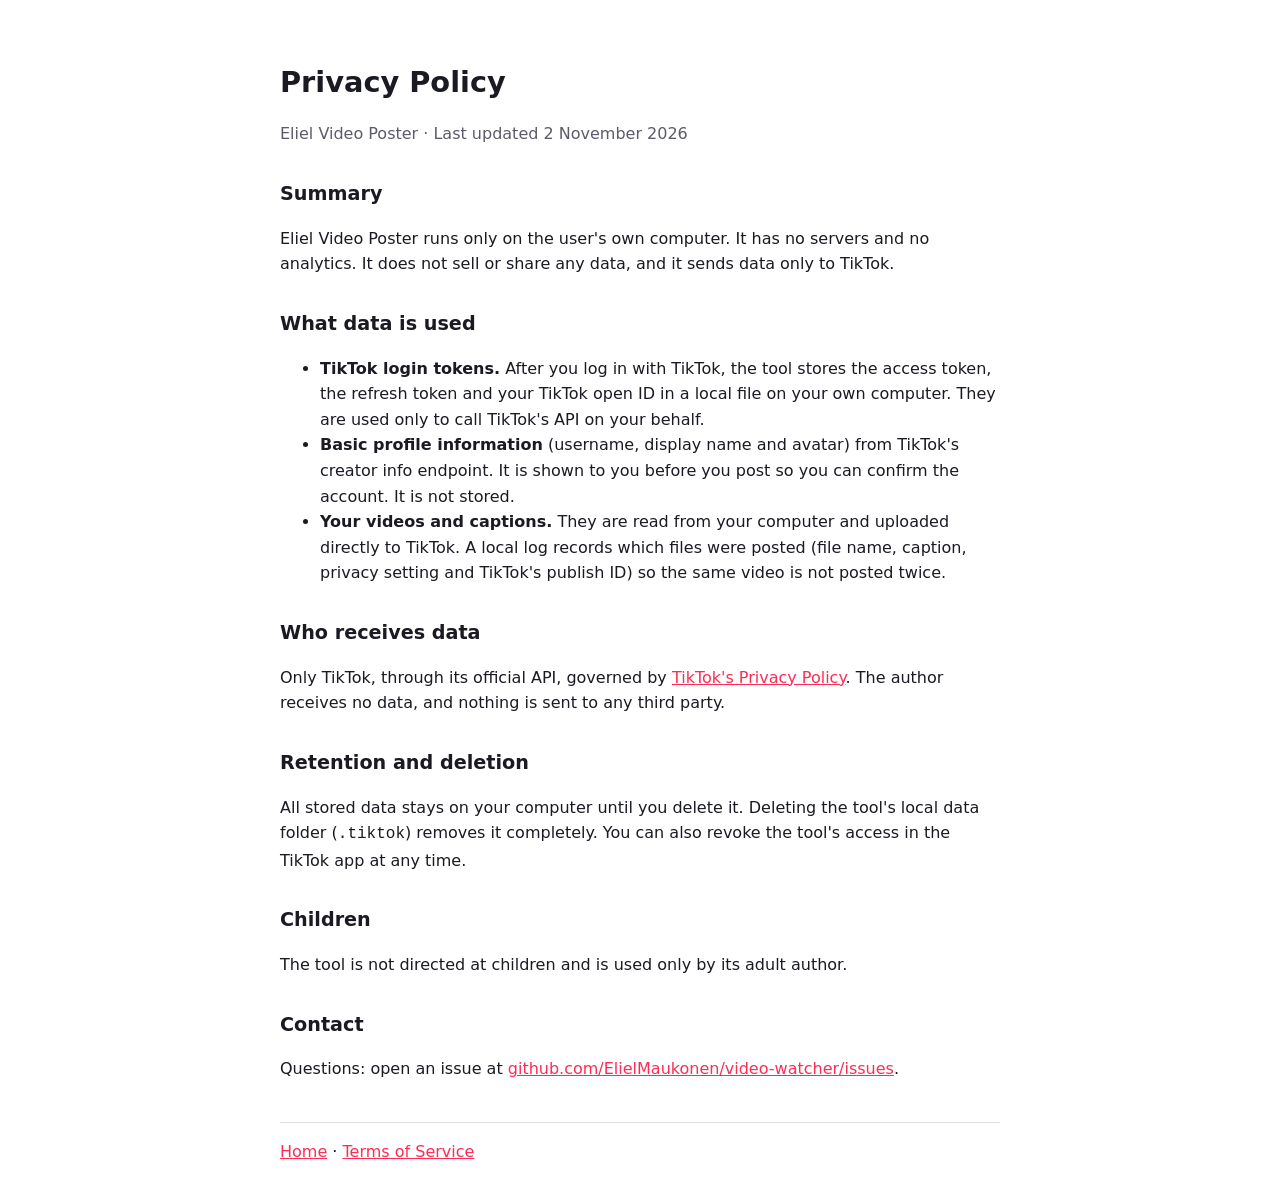
==== docs/privacy.html @ 3d8ff007 "Add GitHub Pages site with Terms of Service and Privacy Policy TikTok's app form requires verified T" ====
<!doctype html>
<html lang="en"><head><meta charset="utf-8"><meta name="viewport" content="width=device-width,initial-scale=1">
<title>Privacy Policy</title><link rel="stylesheet" href="style.css"></head>
<body><main>
<h1>Privacy Policy</h1>
<p class="muted">Eliel Video Poster · Last updated 2 November 2026</p>
<h2>Summary</h2>
<p>Eliel Video Poster runs only on the user's own computer. It has no servers and no analytics. It does not sell or
share any data, and it sends data only to TikTok.</p>
<h2>What data is used</h2>
<ul>
<li><strong>TikTok login tokens.</strong> After you log in with TikTok, the tool stores the access token, the refresh token
and your TikTok open ID in a local file on your own computer. They are used only to call TikTok's API on your
behalf.</li>
<li><strong>Basic profile information</strong> (username, display name and avatar) from TikTok's creator info endpoint. It is
shown to you before you post so you can confirm the account. It is not stored.</li>
<li><strong>Your videos and captions.</strong> They are read from your computer and uploaded directly to TikTok. A local log
records which files were posted (file name, caption, privacy setting and TikTok's publish ID) so the same video is
not posted twice.</li>
</ul>
<h2>Who receives data</h2>
<p>Only TikTok, through its official API, governed by
<a href="https://www.tiktok.com/legal/privacy-policy">TikTok's Privacy Policy</a>. The author receives no data, and
nothing is sent to any third party.</p>
<h2>Retention and deletion</h2>
<p>All stored data stays on your computer until you delete it. Deleting the tool's local data folder (<code>.tiktok</code>)
removes it completely. You can also revoke the tool's access in the TikTok app at any time.</p>
<h2>Children</h2>
<p>The tool is not directed at children and is used only by its adult author.</p>
<h2>Contact</h2>
<p>Questions: open an issue at <a href="https://github.com/ElielMaukonen/video-watcher/issues">github.com/ElielMaukonen/video-watcher/issues</a>.</p>
<nav><a href="index.html">Home</a> · <a href="terms.html">Terms of Service</a></nav>
</main></body></html>
---- docs/style.css ----
:root{--bg:#fff;--fg:#1a1a22;--muted:#5b5b6b;--accent:#fe2c55}
@media (prefers-color-scheme:dark){:root{--bg:#121218;--fg:#ececf2;--muted:#a0a0b0}}
body{background:var(--bg);color:var(--fg);font:16px/1.6 system-ui,-apple-system,Segoe UI,sans-serif;margin:0}
main{max-width:720px;margin:0 auto;padding:40px 16px}
h1{font-size:1.8rem;margin-bottom:.2rem}h2{font-size:1.2rem;margin-top:2rem}
.muted{color:var(--muted)}a{color:var(--accent)}
nav{margin-top:2.5rem;border-top:1px solid #8884;padding-top:1rem}
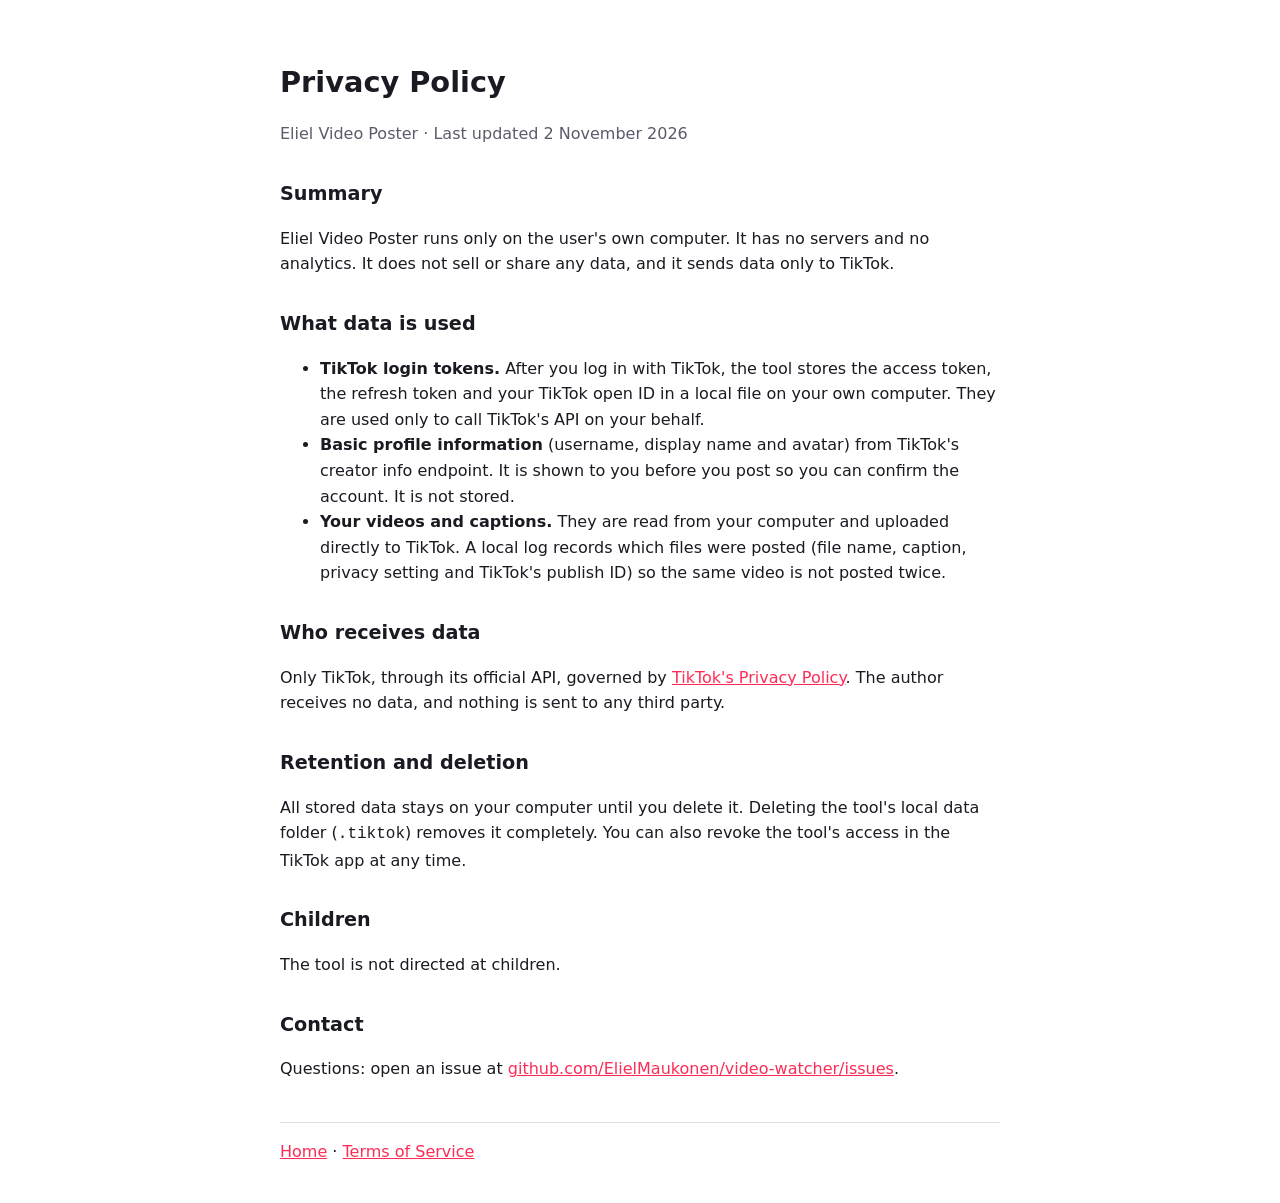
==== commit 0f01be4f: "Pages: drop unverified claims from policy text Co-Authored-By: Claude Opus 5.5 <noreply@anthropic.co" ====
--- a/docs/privacy.html
+++ b/docs/privacy.html
@@ -26,7 +26,7 @@
 <p>All stored data stays on your computer until you delete it. Deleting the tool's local data folder (<code>.tiktok</code>)
 removes it completely. You can also revoke the tool's access in the TikTok app at any time.</p>
 <h2>Children</h2>
-<p>The tool is not directed at children and is used only by its adult author.</p>
+<p>The tool is not directed at children.</p>
 <h2>Contact</h2>
 <p>Questions: open an issue at <a href="https://github.com/ElielMaukonen/video-watcher/issues">github.com/ElielMaukonen/video-watcher/issues</a>.</p>
 <nav><a href="index.html">Home</a> · <a href="terms.html">Terms of Service</a></nav>
